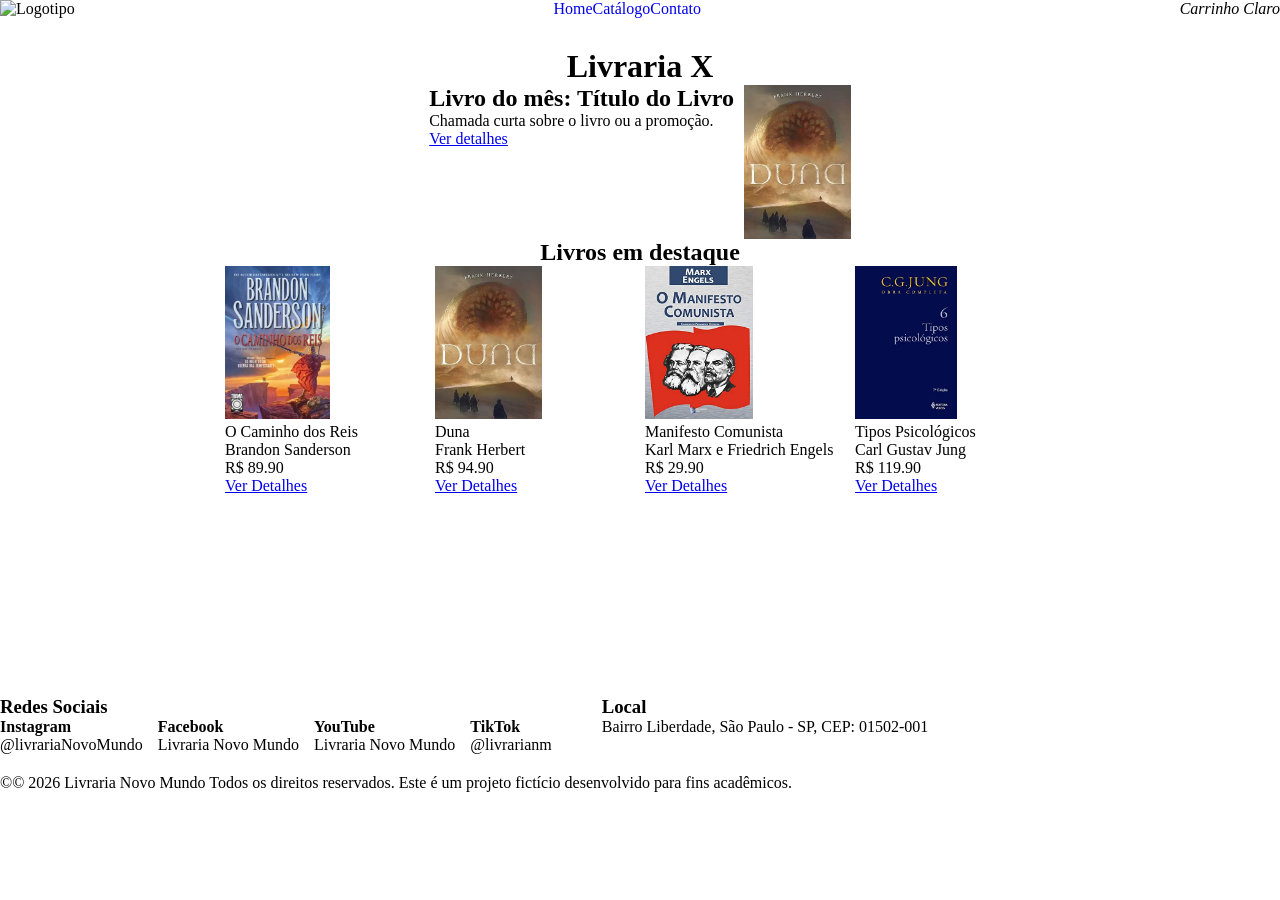
==== index.html @ 857c1b3f "arquivos feitos até o momento" ====
<!DOCTYPE html>
<html lang="en">

<head>
    <meta charset="UTF-8">
    <meta name="viewport" content="width=device-width, initial-scale=1.0">
    <title>Livros</title>

    <script type="module" src="js/pages/pgIndex.js" defer></script>
    <link rel="stylesheet" href="css/style.css">
</head>

<body>
    <header>

        <img src="" alt="Logotipo">

        <nav>
            <ul>
                <li>
                    <a href="index.html">
                        Home
                    </a>
                </li>
                <li>
                    <a href="catalogo.html">
                        Catálogo
                    </a>
                </li>
                <li>
                    <a href="contato.html">
                        Contato
                    </a>
                </li>
            </ul>
        </nav>

        <div id="header-actions">
            <i>Carrinho</i>
            <i>Claro</i>
        </div>

        <!-- logo, nome, nav, ícone do carrinho -->
    </header>
    <main>
        <h1 class="titulo">Livraria X</h1> <!-- pode ficar dentro do banner -->

        <section aria-labelledby="banner-titulo">
            <div class="banner">
                <div id="banner-content">
                    <h1 id="banner-titulo">Livro do mês: Título do Livro</h1>
                    <p>Chamada curta sobre o livro ou a promoção.</p>
                    <a href="livro.html?id=3" class="botao">Ver detalhes</a>
                </div>

                <img src="img/duna.jpg" alt="">
            </div>

        </section>

        <section class="vitrine" aria-labelledby="vitrine-titulo">
            <h2 id="vitrine-titulo" class="titulo">Livros em destaque</h2>
            <div id="lista-destaques" class="grid-livros">
                <!-- 4 cards gerados por JS -->
            </div>
        </section>
    </main>
    <footer>
        <!-- endereço, redes sociais, direitos autorais -->

        <div class="divConteudoFooter">

            <div class="">
                <h3>Redes Sociais</h3>
                <div class="colunaFooter">

                    <div class="redes-sociais">
                        <h4>Instagram</h4>
                        <p>@livrariaNovoMundo</p>
                    </div>
                    <div class="redes-sociais">
                        <h4>Facebook</h4>
                        <p>Livraria Novo Mundo</p>
                    </div>
                    <div class="redes-sociais">
                        <h4>YouTube</h4>
                        <p>Livraria Novo Mundo</p>
                    </div>
                    <div class="redes-sociais">
                        <h4>TikTok</h4>
                        <p>@livrarianm</p>
                    </div>
                </div>
            </div>

            <div class="">
                <h3>Local</h3>
                <div class="colunaFooter">


                    <p>Bairro Liberdade, São Paulo - SP, CEP: 01502-001</p>

                </div>
            </div>
        </div>



        <p>&copy;© 2026 Livraria Novo Mundo
            Todos os direitos reservados.

            Este é um projeto fictício desenvolvido para fins acadêmicos.</p>

    </footer>

</body>

</html>
---- css/style.css ----
* {
    margin: 0;
    padding: 0;
    box-sizing: border-box;
}

/* Definição das variáveis globais de cores e tema claro */
:root {
  --paper: #ffffff;
  --ink: #181a2a;
  --slate: #687280;
  --mist: #f3f4f6;
  --line: #e5e7eb;
  --accent: #6d28d9;
  --price: #059669;
  --star: #f59e0b;

  --console: #6d28d9;
  --acessorios: #0ea5e9;
  --computadores: #059669;
  --jogos: #db2777;

  color-scheme: light;
}

/* Sobrescreve as variáveis globais para aplicar o modo escuro */
[data-theme="dark"] {
  --paper: #121212;
  --ink: #f4f4f5;
  --slate: #a1a1aa;
  --mist: #27272a;
  --line: #3f3f46;
  color-scheme: dark;
}


header{
    display: flex;
    justify-content: space-between;
    height: 3em;
}

nav{
    ul{
        display: flex;
        list-style: none;
    }

    ul li a{
        text-decoration: none;
    }
}

.titulo{
    text-align: center;
}

.banner{
    justify-content: center;
    display: flex;
    gap: 10px;
}

img {
    max-width: 100%;
    height: 12cqw;
}

#lista-destaques {
    display: grid;
    grid-template-columns: repeat(4, 200px);
    grid-template-rows: repeat(4, 100px);
    gap: 10px;
    justify-content: center;
}

.cardDestaque{
    display: flex;
    flex-direction: column;

}

.imgDestaque{

}

.categoriaCardDestaque{

}

.tituloCardDestaque{

}

.precoCardDestaque{

}

.btnVerDetalhes{

}

/*Catálogo*/
#vitrine {
    display: grid;
    grid-template-columns: repeat(4, 300px);
    grid-template-rows: repeat(4, 180px);
    gap: 150px 10px;
    justify-content: center;
    
}


/*Footer*/

.divConteudoFooter{
    display: flex;
    gap: 50px;
    padding-bottom: 20px;
}

.colunaFooter{
    display: flex;
    gap: 15px;
}
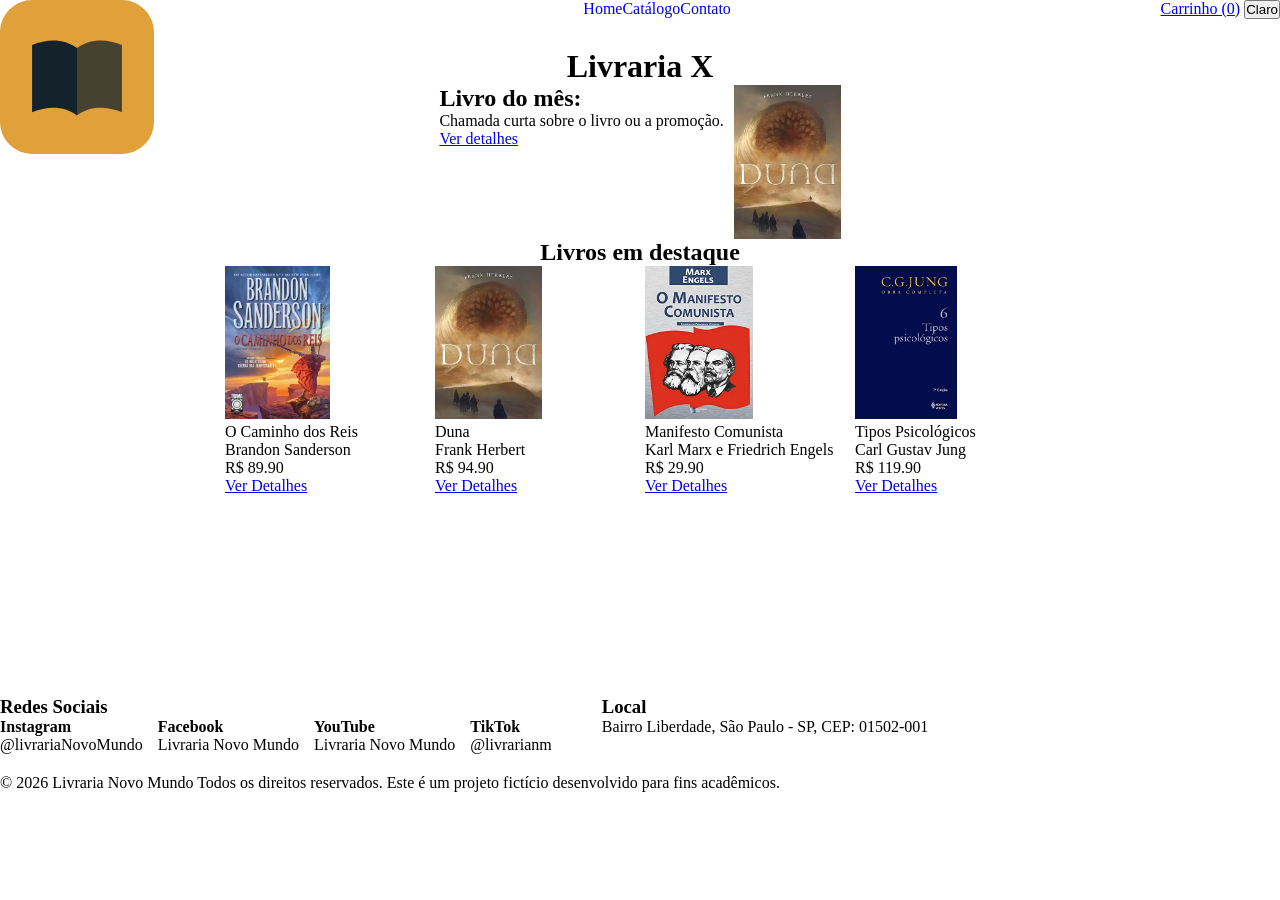
==== commit f084ece2: "update" ====
--- a/index.html
+++ b/index.html
@@ -1,11 +1,12 @@
 <!DOCTYPE html>
-<html lang="en">
+<html lang="pt-BR">
 
 <head>
     <meta charset="UTF-8">
     <meta name="viewport" content="width=device-width, initial-scale=1.0">
-    <title>Livros</title>
+    <title>Livraria NovoMundo</title>
 
+    <script type="module" src="js/componentes/header.js" defer></script>
     <script type="module" src="js/pages/pgIndex.js" defer></script>
     <link rel="stylesheet" href="css/style.css">
 </head>
@@ -13,7 +14,7 @@
 <body>
     <header>
 
-        <img src="" alt="Logotipo">
+        <img src="/img/logo.svg" alt="Logotipo">
 
         <nav>
             <ul>
@@ -36,8 +37,8 @@
         </nav>
 
         <div id="header-actions">
-            <i>Carrinho</i>
-            <i>Claro</i>
+            <a href="carrinho.html">Carrinho (<span id="qtd-carrinho"></span>)</a>
+            <button id="theme-toggle">Claro</button>
         </div>
 
         <!-- logo, nome, nav, ícone do carrinho -->
@@ -48,9 +49,9 @@
         <section aria-labelledby="banner-titulo">
             <div class="banner">
                 <div id="banner-content">
-                    <h1 id="banner-titulo">Livro do mês: Título do Livro</h1>
+                    <h2 id="banner-titulo">Livro do mês: <span></span></h2>
                     <p>Chamada curta sobre o livro ou a promoção.</p>
-                    <a href="livro.html?id=3" class="botao">Ver detalhes</a>
+                    <a href="livro.html?id=4" class="botao">Ver detalhes</a>
                 </div>
 
                 <img src="img/duna.jpg" alt="">
@@ -106,7 +107,7 @@
 
 
 
-        <p>&copy;© 2026 Livraria Novo Mundo
+        <p>&copy; 2026 Livraria Novo Mundo
             Todos os direitos reservados.
 
             Este é um projeto fictício desenvolvido para fins acadêmicos.</p>
--- a/css/style.css
+++ b/css/style.css
@@ -122,4 +122,5 @@
 .colunaFooter{
     display: flex;
     gap: 15px;
-}+}
+
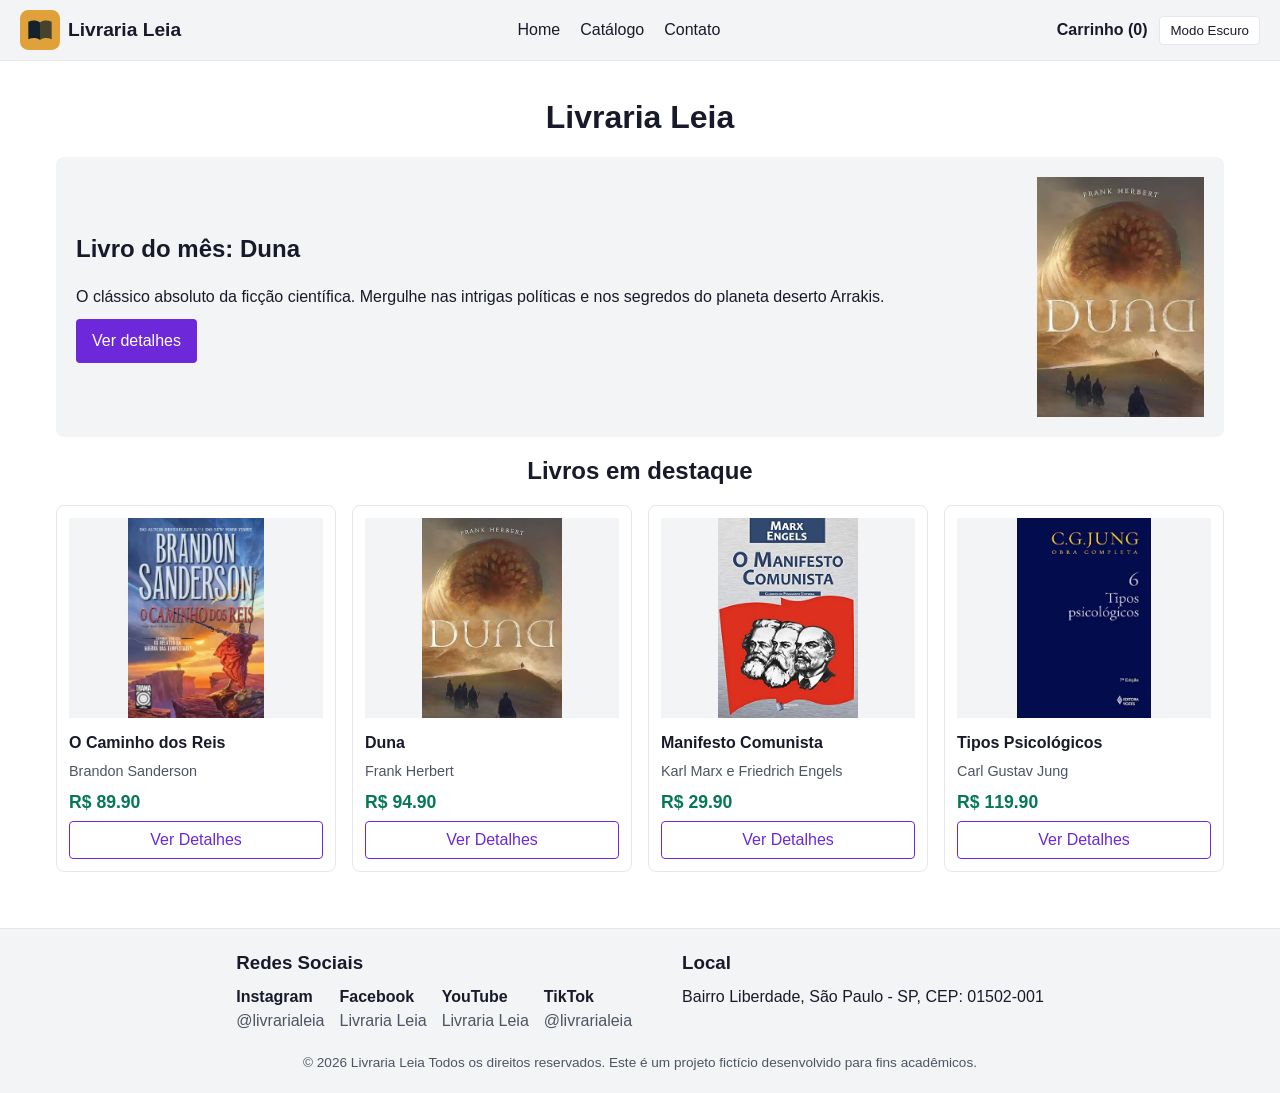
==== commit cd7df024: "finalização do projeto" ====
--- a/index.html
+++ b/index.html
@@ -4,18 +4,25 @@
 <head>
     <meta charset="UTF-8">
     <meta name="viewport" content="width=device-width, initial-scale=1.0">
-    <title>Livraria NovoMundo</title>
+    <title>Livraria Leia</title>
 
+    <!-- Script do cabeçalho (tema claro/escuro e contador do carrinho), igual em todas as páginas -->
     <script type="module" src="js/componentes/header.js" defer></script>
+    <!-- Script desta página: monta os cards da vitrine de destaques -->
     <script type="module" src="js/pages/pgIndex.js" defer></script>
+    <!-- Folha de estilos do site, compartilhada por todas as páginas -->
     <link rel="stylesheet" href="css/style.css">
 </head>
 
 <body>
+    <!-- CABEÇALHO: igual em todas as páginas (logotipo, nome da loja, menu e carrinho) -->
     <header>
-
-        <img src="/img/logo.svg" alt="Logotipo">
-
+        <!-- Logotipo + nome da livraria (clicar leva de volta para a Home) -->
+        <a class="marca" href="index.html">
+            <img src="img/logo.svg" alt="Logotipo da Livraria Leia">
+            <span>Livraria Leia</span>
+        </a>
+        <!-- Menu de navegação principal -->
         <nav>
             <ul>
                 <li>
@@ -35,85 +42,81 @@
                 </li>
             </ul>
         </nav>
-
+        <!-- Link do carrinho (o número é preenchido pelo JS) e botão de tema claro/escuro -->
         <div id="header-actions">
             <a href="carrinho.html">Carrinho (<span id="qtd-carrinho"></span>)</a>
-            <button id="theme-toggle">Claro</button>
+            <button id="theme-toggle">Modo Escuro</button>
         </div>
 
         <!-- logo, nome, nav, ícone do carrinho -->
     </header>
+    <!-- CONTEÚDO PRINCIPAL: muda em cada página -->
     <main>
-        <h1 class="titulo">Livraria X</h1> <!-- pode ficar dentro do banner -->
-
+        <h1 class="titulo">Livraria Leia</h1> <!-- pode ficar dentro do banner -->
+        <!-- BANNER: livro do mês (o botão leva aos detalhes do livro de id 4, Duna) -->
         <section aria-labelledby="banner-titulo">
             <div class="banner">
                 <div id="banner-content">
-                    <h2 id="banner-titulo">Livro do mês: <span></span></h2>
-                    <p>Chamada curta sobre o livro ou a promoção.</p>
+                    <h2 id="banner-titulo">Livro do mês: <span>Duna</span></h2>
+                    <p>O clássico absoluto da ficção científica. Mergulhe nas intrigas políticas e nos segredos do
+                        planeta deserto Arrakis.</p>
                     <a href="livro.html?id=4" class="botao">Ver detalhes</a>
                 </div>
 
-                <img src="img/duna.jpg" alt="">
+                <img src="img/duna.jpg" alt="Capa do livro Duna, de Frank Herbert">
             </div>
-
         </section>
-
+        <!-- VITRINE: livros em destaque (marcados com destaque: true em livros.js) -->
         <section class="vitrine" aria-labelledby="vitrine-titulo">
             <h2 id="vitrine-titulo" class="titulo">Livros em destaque</h2>
+            <!-- Os cards são criados pelo JavaScript, não são escritos à mão aqui -->
             <div id="lista-destaques" class="grid-livros">
                 <!-- 4 cards gerados por JS -->
             </div>
         </section>
     </main>
+    <!-- RODAPÉ: igual em todas as páginas (redes sociais, local e direitos autorais) -->
     <footer>
         <!-- endereço, redes sociais, direitos autorais -->
-
         <div class="divConteudoFooter">
 
             <div class="">
+                <!-- Coluna 1 do rodapé: redes sociais -->
                 <h3>Redes Sociais</h3>
                 <div class="colunaFooter">
 
                     <div class="redes-sociais">
                         <h4>Instagram</h4>
-                        <p>@livrariaNovoMundo</p>
+                        <p>@livrarialeia</p>
                     </div>
                     <div class="redes-sociais">
                         <h4>Facebook</h4>
-                        <p>Livraria Novo Mundo</p>
+                        <p>Livraria Leia</p>
                     </div>
                     <div class="redes-sociais">
                         <h4>YouTube</h4>
-                        <p>Livraria Novo Mundo</p>
+                        <p>Livraria Leia</p>
                     </div>
                     <div class="redes-sociais">
                         <h4>TikTok</h4>
-                        <p>@livrarianm</p>
+                        <p>@livrarialeia</p>
                     </div>
                 </div>
             </div>
-
             <div class="">
+                <!-- Coluna 2 do rodapé: endereço da loja -->
                 <h3>Local</h3>
                 <div class="colunaFooter">
-
-
                     <p>Bairro Liberdade, São Paulo - SP, CEP: 01502-001</p>
 
                 </div>
             </div>
         </div>
-
-
-
-        <p>&copy; 2026 Livraria Novo Mundo
+        <!-- Direitos autorais -->
+        <p>&copy; 2026 Livraria Leia
             Todos os direitos reservados.
 
             Este é um projeto fictício desenvolvido para fins acadêmicos.</p>
-
     </footer>
-
 </body>
-
 </html>
--- a/css/style.css
+++ b/css/style.css
@@ -1,3 +1,13 @@
+/* ==========================================================
+   STYLE.CSS - Livraria Leia
+   Estilo simples e funcional, compartilhado por todas as páginas.
+   Ordem do arquivo: reset > cores > estrutura geral > cabeçalho >
+   cards > catálogo > detalhe do livro > carrinho > contato >
+   rodapé > modo escuro (bootstrap) > responsivo
+   ========================================================== */
+
+/* Reset: tira as margens padrão do navegador e faz o padding
+   ser contado dentro da largura dos elementos */
 * {
     margin: 0;
     padding: 0;
@@ -8,12 +18,14 @@
 :root {
   --paper: #ffffff;
   --ink: #181a2a;
-  --slate: #687280;
+  --slate: #4b5563;
   --mist: #f3f4f6;
   --line: #e5e7eb;
   --accent: #6d28d9;
-  --price: #059669;
+  --price: #047857;
   --star: #f59e0b;
+  --erro: #b91c1c;
+  --sucesso: #047857;
 
   --console: #6d28d9;
   --acessorios: #0ea5e9;
@@ -30,97 +42,722 @@
   --slate: #a1a1aa;
   --mist: #27272a;
   --line: #3f3f46;
+  --accent: #a78bfa;
+  --price: #34d399;
+  --erro: #f87171;
+  --sucesso: #34d399;
   color-scheme: dark;
 }
 
-
-header{
+/* Quando o texto do botão roxo é branco, no escuro o roxo é claro:
+   por isso o texto dos botões usa uma variável própria */
+:root { --texto-botao: #ffffff; }
+[data-theme="dark"] { --texto-botao: #121212; }
+
+
+/* ---------- Estrutura geral ---------- */
+
+body {
+    font-family: Arial, Helvetica, sans-serif;
+    background: var(--paper);
+    color: var(--ink);
+    line-height: 1.5;
+}
+
+/* Garante que o atributo "hidden" funcione mesmo quando a classe
+   define display (ex.: .detalhe-livro usa grid) */
+[hidden] {
+    display: none !important;
+}
+
+/* Conteúdo centralizado e com largura máxima */
+main {
+    max-width: 1100px;
+    margin: 0 auto;
+    padding: 16px;
+}
+
+.titulo {
+    text-align: center;
+    margin: 16px 0;
+}
+
+h2, h3 {
+    margin-bottom: 8px;
+}
+
+a {
+    color: var(--accent);
+}
+
+/* Aparece só para leitor de tela (labels escondidos da busca) */
+.sr-only {
+    position: absolute;
+    width: 1px;
+    height: 1px;
+    overflow: hidden;
+    clip: rect(0, 0, 0, 0);
+    white-space: nowrap;
+}
+
+/* Contorno visível ao navegar pelo teclado */
+a:focus-visible,
+button:focus-visible,
+input:focus-visible,
+select:focus-visible,
+textarea:focus-visible {
+    outline: 2px solid var(--accent);
+    outline-offset: 2px;
+}
+
+img {
+    max-width: 100%;
+}
+
+
+/* ---------- Cabeçalho e menu ---------- */
+
+/* "body > header" evita pegar o <header> de dentro do catálogo */
+body > header {
     display: flex;
     justify-content: space-between;
-    height: 3em;
+    align-items: center;
+    flex-wrap: wrap;
+    gap: 10px;
+    padding: 10px 20px;
+    border-bottom: 1px solid var(--line);
+    background: var(--mist);
+}
+
+.marca {
+    display: flex;
+    align-items: center;
+    gap: 8px;
+    font-weight: bold;
+    font-size: 1.2em;
+    text-decoration: none;
+    color: var(--ink);
+}
+
+.marca img {
+    height: 40px;
+    width: auto;
 }
 
 nav{
     ul{
         display: flex;
+        gap: 20px;
         list-style: none;
     }
 
     ul li a{
         text-decoration: none;
-    }
-}
-
-.titulo{
-    text-align: center;
-}
+        color: var(--ink);
+        padding: 4px 0;
+        border-bottom: 2px solid transparent;
+        transition: color 0.2s, border-color 0.2s;
+    }
+
+    ul li a:hover{
+        color: var(--accent);
+        border-bottom-color: var(--accent);
+    }
+}
+
+#header-actions {
+    display: flex;
+    align-items: center;
+    gap: 12px;
+}
+
+#header-actions a {
+    color: var(--ink);
+    text-decoration: none;
+    font-weight: bold;
+}
+
+#theme-toggle {
+    padding: 6px 10px;
+    background: var(--paper);
+    color: var(--ink);
+    border: 1px solid var(--line);
+    border-radius: 4px;
+    cursor: pointer;
+    transition: background 0.2s;
+}
+
+#theme-toggle:hover {
+    background: var(--line);
+}
+
+
+/* ---------- Botão principal ---------- */
+
+.botao {
+    display: inline-block;
+    padding: 10px 16px;
+    background: var(--accent);
+    color: var(--texto-botao);
+    border: none;
+    border-radius: 4px;
+    font-size: 1em;
+    text-decoration: none;
+    cursor: pointer;
+    transition: opacity 0.2s, transform 0.2s;
+}
+
+.botao:hover {
+    opacity: 0.85;
+    transform: translateY(-2px);
+}
+
+
+/* ---------- Home: banner ---------- */
 
 .banner{
     justify-content: center;
-    display: flex;
+    align-items: center;
+    display: flex;
+    gap: 20px;
+    padding: 20px;
+    background: var(--mist);
+    border-radius: 8px;
+}
+
+#banner-content {
+    flex: 1;
+    display: flex;
+    flex-direction: column;
+    align-items: flex-start;
     gap: 10px;
 }
 
-img {
-    max-width: 100%;
-    height: 12cqw;
-}
-
-#lista-destaques {
-    display: grid;
-    grid-template-columns: repeat(4, 200px);
-    grid-template-rows: repeat(4, 100px);
-    gap: 10px;
-    justify-content: center;
-}
-
-.cardDestaque{
-    display: flex;
-    flex-direction: column;
-
-}
-
-.imgDestaque{
-
-}
-
-.categoriaCardDestaque{
-
-}
-
-.tituloCardDestaque{
-
-}
-
-.precoCardDestaque{
-
-}
-
-.btnVerDetalhes{
-
-}
-
-/*Catálogo*/
+.banner img {
+    height: 240px;
+    width: auto;
+}
+
+
+/* ---------- Cards de livros (home e catálogo) ---------- */
+
+/* Grade: 2 colunas no celular, 3 no tablet, 4 no desktop (ver @media no fim) */
+#lista-destaques,
 #vitrine {
     display: grid;
-    grid-template-columns: repeat(4, 300px);
-    grid-template-rows: repeat(4, 180px);
-    gap: 150px 10px;
-    justify-content: center;
-    
+    grid-template-columns: repeat(2, 1fr);
+    gap: 16px;
+    margin-top: 16px;
+}
+
+.cardDestaque{
+    display: flex;
+    flex-direction: column;
+    gap: 6px;
+    padding: 12px;
+    border: 1px solid var(--line);
+    border-radius: 8px;
+    background: var(--paper);
+    transition: transform 0.2s, box-shadow 0.2s;
+    animation: aparecer 0.4s ease;
+}
+
+.cardDestaque:hover {
+    transform: translateY(-4px);
+    box-shadow: 0 4px 12px rgba(0, 0, 0, 0.2);
+}
+
+/* Os cards surgem com um leve fade ao serem desenhados */
+@keyframes aparecer {
+    from { opacity: 0; transform: translateY(10px); }
+    to   { opacity: 1; transform: translateY(0); }
+}
+
+.imgDestaque{
+    width: 100%;
+    height: 200px;
+    object-fit: contain;
+    background: var(--mist);
+}
+
+.categoriaCardDestaque{
+    font-size: 0.8em;
+    text-transform: uppercase;
+    color: var(--accent);
+    font-weight: bold;
+}
+
+.tituloCardDestaque{
+    font-weight: bold;
+}
+
+.autorCardDestaque{
+    color: var(--slate);
+    font-size: 0.9em;
+}
+
+.precoCardDestaque{
+    color: var(--price);
+    font-weight: bold;
+    font-size: 1.1em;
+}
+
+.btnVerDetalhes{
+    display: inline-block;
+    padding: 6px 10px;
+    border: 1px solid var(--accent);
+    border-radius: 4px;
+    color: var(--accent);
+    text-decoration: none;
+    text-align: center;
+    transition: background 0.2s, color 0.2s;
+}
+
+.btnVerDetalhes:hover {
+    background: var(--accent);
+    color: var(--texto-botao);
+}
+
+/* Linha com "Ver Detalhes" e o botão de carrinho, sempre no fim do card */
+.botoesCard {
+    display: flex;
+    align-items: center;
+    justify-content: space-between;
+    gap: 8px;
+    margin-top: auto;
+}
+
+.botoesCard button {
+    padding: 8px 12px;
+    background: var(--accent);
+    color: var(--texto-botao);
+    border: none;
+    border-radius: 4px;
+    cursor: pointer;
+    transition: opacity 0.2s;
+}
+
+.botoesCard button:hover {
+    opacity: 0.8;
+}
+
+
+/* ---------- Catálogo: filtros, busca e ordenação ---------- */
+
+/* Barra de cima do catálogo (o <header> de dentro do <main>) */
+main header {
+    display: flex;
+    flex-wrap: wrap;
+    align-items: center;
+    justify-content: space-between;
+    gap: 12px;
+}
+
+.filtros-categoria {
+    display: flex;
+    flex-wrap: wrap;
+    gap: 8px;
+}
+
+.btn-filtro {
+    padding: 6px 12px;
+    background: var(--mist);
+    color: var(--ink);
+    border: 1px solid var(--line);
+    border-radius: 20px;
+    cursor: pointer;
+    transition: background 0.2s, color 0.2s;
+}
+
+.btn-filtro:hover {
+    background: var(--line);
+}
+
+/* Classe "active" é colocada pelo JS no filtro escolhido */
+.btn-filtro.active {
+    background: var(--accent);
+    color: var(--texto-botao);
+    border-color: var(--accent);
+}
+
+.search input,
+.sort select,
+.form-contato input,
+.form-contato textarea {
+    padding: 8px;
+    background: var(--paper);
+    color: var(--ink);
+    border: 1px solid var(--slate);
+    border-radius: 4px;
+    font-size: 1em;
+    font-family: inherit;
+}
+
+.search input {
+    min-width: 200px;
+}
+
+
+/* ---------- Página de detalhe do livro ---------- */
+
+.detalhe-livro {
+    display: grid;
+    grid-template-columns: 1fr;
+    gap: 20px;
+}
+
+.detalhe-capa {
+    width: 100%;
+    max-width: 300px;
+    height: auto;
+    margin: 0 auto;
+}
+
+.detalhe-info {
+    display: flex;
+    flex-direction: column;
+    align-items: flex-start;
+    gap: 10px;
+}
+
+.detalhe-autor {
+    color: var(--slate);
+}
+
+.detalhe-preco {
+    color: var(--price);
+    font-size: 1.8em;
+    font-weight: bold;
+}
+
+/* As seções (sinopse e ficha) ocupam a linha toda */
+.detalhe-secao {
+    grid-column: 1 / -1;
+}
+
+/* Ficha técnica: rótulo ao lado do valor */
+.detalhe-meta {
+    display: grid;
+    grid-template-columns: max-content 1fr;
+    gap: 4px 16px;
+}
+
+.detalhe-meta dt {
+    font-weight: bold;
+}
+
+
+/* ---------- Mensagens de sucesso/erro (sem alert) ---------- */
+
+.mensagem-form {
+    padding: 8px 12px;
+    border-left: 4px solid var(--slate);
+    background: var(--mist);
+    border-radius: 4px;
+}
+
+.mensagem-form.sucesso {
+    border-left-color: var(--sucesso);
+}
+
+.mensagem-form.erro {
+    border-left-color: var(--erro);
+}
+
+/* Some quando não tem texto dentro */
+.mensagem-form:empty {
+    display: none;
+}
+
+
+/* ---------- Carrinho ---------- */
+
+.carrinho-vazio {
+    text-align: center;
+    padding: 24px;
+}
+
+.item-carrinho {
+    display: flex;
+    align-items: center;
+    flex-wrap: wrap;
+    gap: 12px;
+    padding: 12px 0;
+    border-bottom: 1px solid var(--line);
+}
+
+.item-carrinho img {
+    width: 70px;
+    height: 100px;
+    object-fit: cover;
+}
+
+.item-carrinho-info {
+    display: flex;
+    flex-direction: column;
+    flex: 1;
+    min-width: 150px;
+}
+
+.item-carrinho-titulo {
+    font-weight: bold;
+}
+
+.item-carrinho-autor,
+.item-carrinho-preco {
+    color: var(--slate);
+    font-size: 0.9em;
+}
+
+.item-carrinho-acoes {
+    display: flex;
+    align-items: center;
+    gap: 16px;
+}
+
+.controle-quantidade {
+    display: flex;
+    align-items: center;
+    gap: 6px;
+}
+
+.controle-quantidade button {
+    width: 30px;
+    height: 30px;
+    background: var(--mist);
+    color: var(--ink);
+    border: 1px solid var(--line);
+    border-radius: 4px;
+    cursor: pointer;
+    transition: background 0.2s;
+}
+
+.controle-quantidade button:hover:not(:disabled) {
+    background: var(--line);
+}
+
+.controle-quantidade button:disabled {
+    opacity: 0.4;
+    cursor: not-allowed;
+}
+
+.quantidade {
+    min-width: 24px;
+    text-align: center;
+}
+
+.item-carrinho-subtotal {
+    min-width: 90px;
+    font-weight: bold;
+    color: var(--price);
+}
+
+.btn-excluir {
+    background: transparent;
+    border: none;
+    color: var(--erro);
+    font-size: 1.1em;
+    cursor: pointer;
+    transition: transform 0.2s;
+}
+
+.btn-excluir:hover {
+    transform: scale(1.2);
+}
+
+/* Resumo do pedido dentro do modal */
+.listaItensPedido {
+    display: flex;
+    justify-content: space-between;
+    gap: 10px;
+    padding: 6px 0;
+    border-bottom: 1px solid var(--line);
+}
+
+.nomeItemPedido {
+    flex: 1;
+}
+
+.precoItemPedido {
+    font-weight: bold;
+}
+
+
+/* ---------- Contato ---------- */
+
+.contato-texto {
+    max-width: 700px;
+    margin: 0 auto 24px;
+}
+
+.form-contato {
+    display: flex;
+    flex-direction: column;
+    gap: 14px;
+    max-width: 600px;
+    margin: 0 auto;
+}
+
+.campo {
+    display: flex;
+    flex-direction: column;
+    gap: 4px;
+}
+
+.form-contato textarea {
+    min-height: 120px;
+    resize: vertical;
+}
+
+/* Campo com erro ganha borda vermelha (o JS coloca aria-invalid) */
+.form-contato [aria-invalid="true"] {
+    border-color: var(--erro);
+    border-width: 2px;
+}
+
+.campo-erro {
+    color: var(--erro);
+    font-size: 0.9em;
+}
+
+.campo-erro:empty {
+    display: none;
+}
+
+.form-contato .botao {
+    align-self: flex-start;
 }
 
 
 /*Footer*/
 
+footer {
+    margin-top: 40px;
+    padding: 20px;
+    background: var(--mist);
+    border-top: 1px solid var(--line);
+}
+
 .divConteudoFooter{
     display: flex;
+    flex-wrap: wrap;
     gap: 50px;
     padding-bottom: 20px;
+    justify-content: center;
 }
 
 .colunaFooter{
     display: flex;
+    flex-wrap: wrap;
     gap: 15px;
 }
 
+.redes-sociais p {
+    color: var(--slate);
+}
+
+footer > p {
+    text-align: center;
+    font-size: 0.85em;
+    color: var(--slate);
+}
+
+
+/* ---------- Modo escuro nos componentes do Bootstrap (modal do carrinho) ---------- */
+
+[data-theme="dark"] .modal-content {
+    background: var(--paper);
+    color: var(--ink);
+}
+
+[data-theme="dark"] .form-control,
+[data-theme="dark"] .form-select {
+    background-color: var(--mist);
+    color: var(--ink);
+    border-color: var(--line);
+}
+
+/* Inverte a cor do "X" de fechar para aparecer no fundo escuro */
+[data-theme="dark"] .btn-close {
+    filter: invert(1);
+}
+
+
+/* ==========================================================
+   RESPONSIVIDADE
+   Base = celular. Depois sobe para tablet e desktop.
+   ========================================================== */
+
+/* Celular (até 576px): tudo empilhado e centralizado */
+@media (max-width: 576px) {
+    body > header {
+        flex-direction: column;
+        text-align: center;
+    }
+
+    nav ul {
+        flex-wrap: wrap;
+        justify-content: center;
+        gap: 14px;
+    }
+
+    .banner {
+        flex-direction: column;
+        text-align: center;
+    }
+
+    #banner-content {
+        align-items: center;
+    }
+
+    .banner img {
+        height: 200px;
+    }
+
+    .imgDestaque {
+        height: 150px;
+    }
+
+    .item-carrinho-acoes {
+        width: 100%;
+        justify-content: space-between;
+    }
+
+    .search input,
+    .sort select {
+        width: 100%;
+    }
+
+    .search,
+    .sort {
+        width: 100%;
+    }
+}
+
+/* Tablet (768px ou mais): 3 colunas e capa ao lado das informações */
+@media (min-width: 768px) {
+    #lista-destaques,
+    #vitrine {
+        grid-template-columns: repeat(3, 1fr);
+    }
+
+    .detalhe-livro {
+        grid-template-columns: 300px 1fr;
+    }
+
+    .detalhe-capa {
+        margin: 0;
+    }
+}
+
+/* Desktop (1200px ou mais): 4 colunas */
+@media (min-width: 1200px) {
+    #lista-destaques,
+    #vitrine {
+        grid-template-columns: repeat(4, 1fr);
+    }
+
+    main {
+        max-width: 1200px;
+    }
+}
